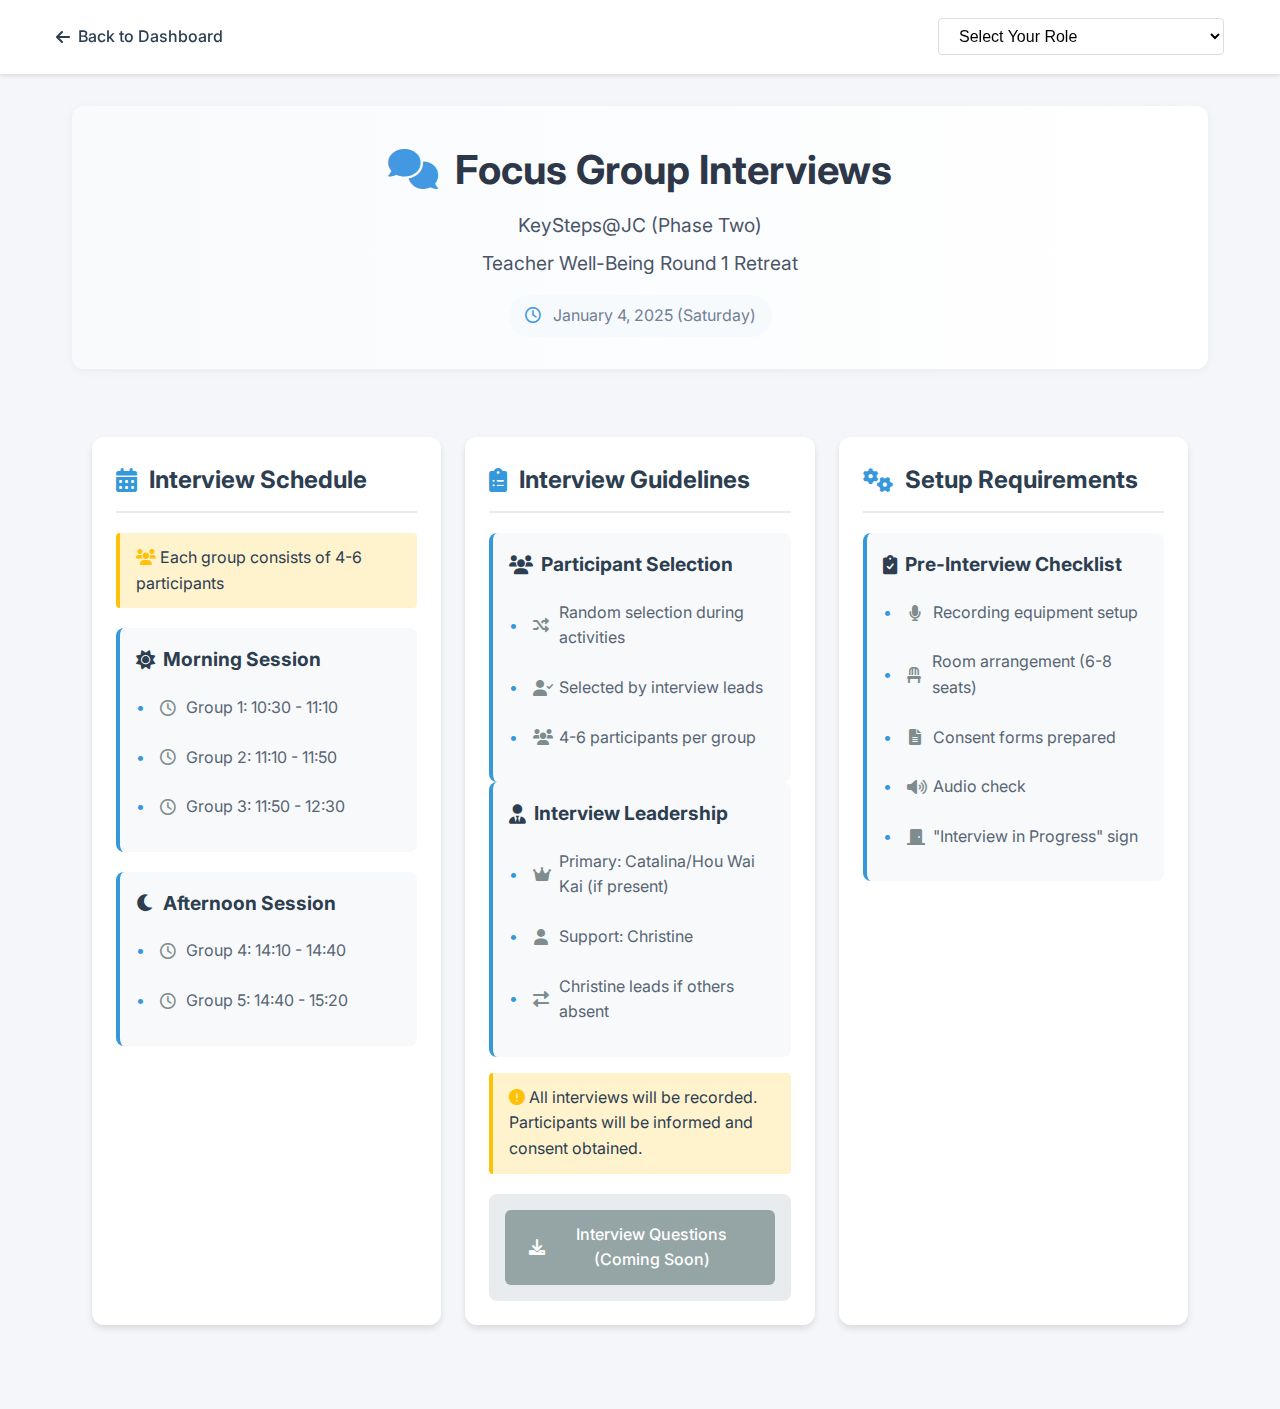
==== pages/interviews.html @ 6c75f2e2 "Initial commit: Add only web-related files" ====
<!DOCTYPE html>
<html lang="en">
<head>
    <meta charset="UTF-8">
    <meta name="viewport" content="width=device-width, initial-scale=1.0">
    <title>Focus Group Interviews - Teacher Well-Being Retreat</title>
    <link rel="stylesheet" href="../styles/styles.css">
    <link href="https://fonts.googleapis.com/css2?family=Inter:wght@300;400;500;600&display=swap" rel="stylesheet">
    <link href="https://cdnjs.cloudflare.com/ajax/libs/font-awesome/6.0.0/css/all.min.css" rel="stylesheet">
    <style>
        .interview-content {
            display: grid;
            grid-template-columns: repeat(auto-fit, minmax(300px, 1fr));
            gap: 24px;
            padding: 20px;
            max-width: 1400px;
            margin: 0 auto;
        }

        .info-card {
            background: white;
            border-radius: 12px;
            padding: 24px;
            box-shadow: 0 4px 6px rgba(0, 0, 0, 0.1);
            transition: transform 0.2s ease, box-shadow 0.2s ease;
        }

        .info-card:hover {
            transform: translateY(-2px);
            box-shadow: 0 6px 12px rgba(0, 0, 0, 0.15);
        }

        .info-card h2 {
            color: #2c3e50;
            font-size: 1.5rem;
            margin-bottom: 20px;
            padding-bottom: 12px;
            border-bottom: 2px solid #e9ecef;
            display: flex;
            align-items: center;
            gap: 12px;
        }

        .info-card h2 i {
            color: #3498db;
        }

        .schedule-grid {
            display: grid;
            gap: 20px;
        }

        .schedule-item {
            background: #f8f9fa;
            padding: 16px;
            border-radius: 8px;
            border-left: 4px solid #3498db;
        }

        .schedule-item h3 {
            color: #2c3e50;
            font-size: 1.2rem;
            margin-bottom: 12px;
            display: flex;
            align-items: center;
            gap: 8px;
        }

        .schedule-item ul {
            list-style: none;
            padding: 0;
            margin: 0 0 0 24px;
        }

        .schedule-item li {
            color: #576574;
            padding: 8px 0;
            display: flex;
            align-items: center;
            gap: 10px;
        }

        .schedule-item li i {
            color: #7f8c8d;
            width: 16px;
            text-align: center;
        }

        .important-note {
            background: #fff3cd;
            border-left: 4px solid #ffc107;
            padding: 12px 16px;
            margin: 16px 0;
            border-radius: 4px;
        }

        .important-note i {
            color: #ffc107;
        }

        .download-section {
            margin-top: 20px;
            padding: 16px;
            background: #e9ecef;
            border-radius: 8px;
            text-align: center;
        }

        .download-button {
            display: inline-flex;
            align-items: center;
            gap: 8px;
            background: #3498db;
            color: white;
            padding: 12px 24px;
            border-radius: 6px;
            text-decoration: none;
            font-weight: 500;
            transition: all 0.2s ease;
        }

        .download-button:hover {
            background: #2980b9;
            transform: translateY(-2px);
        }

        .download-button.disabled {
            background: #95a5a6;
            cursor: not-allowed;
        }

        @media (max-width: 768px) {
            .interview-content {
                grid-template-columns: 1fr;
                padding: 16px;
            }
        }
    </style>
</head>
<body>
    <header>
        <nav class="nav-wrapper">
            <a href="../index.html" class="back-button">
                <i class="fas fa-arrow-left"></i> Back to Dashboard
            </a>
            <div class="person-selector">
                <select id="roleSelect">
                    <option value="">Select Your Role</option>
                </select>
            </div>
        </nav>
    </header>

    <main class="content-wrapper">
        <section class="page-header">
            <h1><i class="fas fa-comments"></i> Focus Group Interviews</h1>
            <p class="subtitle">KeySteps@JC (Phase Two)</p>
            <p class="subtitle">Teacher Well-Being Round 1 Retreat</p>
            <div class="date-info"><i class="far fa-clock"></i> January 4, 2025 (Saturday)</div>
        </section>

        <section class="interview-content">
            <div class="info-card">
                <h2><i class="fas fa-calendar-alt"></i> Interview Schedule</h2>
                <div class="important-note" style="margin-bottom: 20px;">
                    <i class="fas fa-users"></i> Each group consists of 4-6 participants
                </div>
                <div class="schedule-grid">
                    <div class="schedule-item">
                        <h3><i class="fas fa-sun"></i> Morning Session</h3>
                        <ul>
                            <li><i class="far fa-clock"></i> Group 1: 10:30 - 11:10</li>
                            <li><i class="far fa-clock"></i> Group 2: 11:10 - 11:50</li>
                            <li><i class="far fa-clock"></i> Group 3: 11:50 - 12:30</li>
                        </ul>
                    </div>
                    <div class="schedule-item">
                        <h3><i class="fas fa-moon"></i> Afternoon Session</h3>
                        <ul>
                            <li><i class="far fa-clock"></i> Group 4: 14:10 - 14:40</li>
                            <li><i class="far fa-clock"></i> Group 5: 14:40 - 15:20</li>
                        </ul>
                    </div>
                </div>
            </div>

            <div class="info-card">
                <h2><i class="fas fa-clipboard-list"></i> Interview Guidelines</h2>
                <div class="guidelines-content">
                    <div class="schedule-item">
                        <h3><i class="fas fa-users"></i> Participant Selection</h3>
                        <ul>
                            <li><i class="fas fa-random"></i> Random selection during activities</li>
                            <li><i class="fas fa-user-check"></i> Selected by interview leads</li>
                            <li><i class="fas fa-users"></i> 4-6 participants per group</li>
                        </ul>
                    </div>
                    <div class="schedule-item">
                        <h3><i class="fas fa-user-tie"></i> Interview Leadership</h3>
                        <ul>
                            <li><i class="fas fa-crown"></i> Primary: Catalina/Hou Wai Kai (if present)</li>
                            <li><i class="fas fa-user"></i> Support: Christine</li>
                            <li><i class="fas fa-exchange-alt"></i> Christine leads if others absent</li>
                        </ul>
                    </div>
                    <div class="important-note">
                        <i class="fas fa-exclamation-circle"></i> All interviews will be recorded. Participants will be informed and consent obtained.
                    </div>
                </div>
                <div class="download-section">
                    <a href="#" class="download-button disabled">
                        <i class="fas fa-download"></i> Interview Questions (Coming Soon)
                    </a>
                </div>
            </div>

            <div class="info-card">
                <h2><i class="fas fa-cogs"></i> Setup Requirements</h2>
                <div class="schedule-item">
                    <h3><i class="fas fa-clipboard-check"></i> Pre-Interview Checklist</h3>
                    <ul>
                        <li><i class="fas fa-microphone"></i> Recording equipment setup</li>
                        <li><i class="fas fa-chair"></i> Room arrangement (6-8 seats)</li>
                        <li><i class="fas fa-file-alt"></i> Consent forms prepared</li>
                        <li><i class="fas fa-volume-up"></i> Audio check</li>
                        <li><i class="fas fa-door-closed"></i> "Interview in Progress" sign</li>
                    </ul>
                </div>
            </div>
        </section>
    </main>

    <script>
        document.addEventListener('DOMContentLoaded', async function() {
            const roleSelect = document.getElementById('roleSelect');
            
            try {
                const response = await fetch('../data/roles.json');
                const data = await response.json();
                
                roleSelect.innerHTML = '<option value="">Select Your Role</option>';
                
                data.roles.forEach(role => {
                    const option = document.createElement('option');
                    option.value = role.id;
                    option.textContent = `${role.name}${role.title ? ` (${role.title})` : ''}`;
                    roleSelect.appendChild(option);
                });
                
                const savedRole = localStorage.getItem('selectedRole');
                if (savedRole) {
                    roleSelect.value = savedRole;
                }
            } catch (error) {
                console.error('Error loading roles:', error);
            }

            roleSelect.addEventListener('change', function() {
                const selectedRole = this.value;
                localStorage.setItem('selectedRole', selectedRole);
            });
        });
    </script>
</body>
</html>
---- styles/styles.css ----
:root {
    --primary-color: #2c3e50;
    --secondary-color: #3498db;
    --background-color: #f5f6fa;
    --card-hover-color: #e8f4f8;
    --text-color: #2c3e50;
    --card-shadow: 0 4px 6px rgba(0, 0, 0, 0.1);
}

* {
    margin: 0;
    padding: 0;
    box-sizing: border-box;
}

body {
    font-family: 'Inter', sans-serif;
    background-color: var(--background-color);
    color: var(--text-color);
    line-height: 1.6;
}

header {
    background-color: white;
    padding: 1rem;
    box-shadow: 0 2px 4px rgba(0, 0, 0, 0.1);
    position: sticky;
    top: 0;
    z-index: 100;
}

nav {
    max-width: 1200px;
    margin: 0 auto;
    display: flex;
    justify-content: flex-end;
}

.person-selector select {
    padding: 0.5rem 1rem;
    border: 1px solid #ddd;
    border-radius: 4px;
    font-size: 1rem;
    cursor: pointer;
    background-color: white;
}

.hero {
    text-align: center;
    padding: 3rem 1rem;
}

h1 {
    font-size: 2.5rem;
    color: var(--primary-color);
    margin-bottom: 0.5rem;
}

.subtitle {
    font-size: 1.2rem;
    color: #666;
}

.dashboard-grid {
    max-width: 1200px;
    margin: 0 auto;
    padding: 2rem;
    display: grid;
    grid-template-columns: repeat(auto-fit, minmax(300px, 1fr));
    gap: 2rem;
}

.card {
    background: white;
    padding: 2rem;
    border-radius: 10px;
    box-shadow: var(--card-shadow);
    cursor: pointer;
    transition: transform 0.2s, box-shadow 0.2s;
    text-align: center;
}

.card:hover {
    transform: translateY(-5px);
    box-shadow: 0 6px 12px rgba(0, 0, 0, 0.15);
    background-color: var(--card-hover-color);
}

.card i {
    font-size: 2rem;
    color: var(--secondary-color);
    margin-bottom: 1rem;
}

.card h2 {
    margin-bottom: 0.5rem;
    color: var(--primary-color);
}

.card p {
    color: #666;
    font-size: 0.9rem;
}

footer {
    text-align: center;
    padding: 2rem;
    color: #666;
    font-size: 0.9rem;
}

/* Overview Page Styles */
.content-wrapper {
    max-width: 1200px;
    margin: 0 auto;
    padding: 2rem;
}

.page-header {
    text-align: center;
    margin-bottom: 3rem;
    padding: 2rem 0;
    background: linear-gradient(to right, #f8fafc, #ffffff);
    border-radius: 12px;
    box-shadow: 0 2px 10px rgba(0,0,0,0.05);
}

.page-header h1 {
    font-size: 2.5rem;
    color: #2d3748;
    margin-bottom: 0.5rem;
}

.page-header h1 i {
    margin-right: 0.5rem;
    color: #4299e1;
}

.page-header .subtitle {
    color: #4a5568;
    font-size: 1.2rem;
    margin-bottom: 0.5rem;
}

.page-header .date-info {
    color: #718096;
    font-size: 1rem;
    padding: 0.5rem 1rem;
    background: #f7fafc;
    border-radius: 20px;
    display: inline-block;
    margin-top: 0.5rem;
}

.page-header .date-info i {
    margin-right: 0.5rem;
    color: #4299e1;
}

.nav-wrapper {
    max-width: 1200px;
    margin: 0 auto;
    padding: 0 1rem;
    display: flex;
    justify-content: space-between;
    align-items: center;
}

.back-button {
    color: var(--primary-color);
    text-decoration: none;
    display: flex;
    align-items: center;
    gap: 0.5rem;
    font-weight: 500;
    padding: 0.5rem 0;
}

.back-button:hover {
    color: var(--secondary-color);
}

.person-selector {
    flex-shrink: 0;
}

.person-selector select {
    padding: 0.5rem 1rem;
    border: 1px solid #ddd;
    border-radius: 4px;
    font-size: 1rem;
    cursor: pointer;
    background-color: white;
    min-width: 200px;
}

.info-card {
    background: white;
    padding: 2rem;
    border-radius: 10px;
    box-shadow: var(--card-shadow);
    margin-bottom: 2rem;
}

.info-card h2 {
    display: flex;
    align-items: center;
    gap: 0.5rem;
    color: var(--primary-color);
    margin-bottom: 1.5rem;
}

.info-card ul {
    list-style-type: none;
    padding-left: 1.5rem;
}

.info-card li {
    margin-bottom: 0.5rem;
    position: relative;
}

.info-card li::before {
    content: "•";
    color: var(--secondary-color);
    position: absolute;
    left: -1.5rem;
}

.team-grid {
    display: grid;
    grid-template-columns: repeat(auto-fit, minmax(250px, 1fr));
    gap: 2rem;
}

.team-member h3 {
    color: var(--primary-color);
    margin-bottom: 1rem;
    font-size: 1.1rem;
}

.quick-links {
    display: grid;
    grid-template-columns: repeat(auto-fit, minmax(200px, 1fr));
    gap: 1rem;
}

.link-button {
    display: flex;
    align-items: center;
    gap: 0.5rem;
    padding: 1rem;
    background-color: var(--background-color);
    color: var(--primary-color);
    text-decoration: none;
    border-radius: 5px;
    transition: background-color 0.2s;
}

.link-button:hover {
    background-color: var(--card-hover-color);
}

/* Program Details Styles */
.program-details {
    background-color: #f8f9fa;
    border-left: 4px solid var(--secondary-color);
}

.details-grid {
    display: grid;
    grid-template-columns: repeat(auto-fit, minmax(250px, 1fr));
    gap: 1.5rem;
    margin-bottom: 2rem;
}

.detail-item {
    display: flex;
    flex-direction: column;
    gap: 0.5rem;
}

.detail-item strong {
    color: var(--primary-color);
    font-size: 0.9rem;
    text-transform: uppercase;
    letter-spacing: 0.5px;
}

.detail-item span {
    color: #555;
    line-height: 1.4;
}

.detail-item.location {
    grid-column: 1 / -1;
}

.registration-button {
    text-align: center;
    margin-top: 2rem;
}

.link-button.registration {
    background-color: var(--secondary-color);
    color: white;
    padding: 1rem 2rem;
    font-weight: 500;
    display: inline-flex;
    transition: transform 0.2s, box-shadow 0.2s;
}

.link-button.registration:hover {
    background-color: #2980b9;
    transform: translateY(-2px);
    box-shadow: 0 4px 8px rgba(0, 0, 0, 0.1);
}

/* Timeline Task Styles */
.timeline-sections {
    display: flex;
    flex-direction: column;
    gap: 20px;
    padding: 20px;
}

.timeline-section {
    background: white;
    border-radius: 8px;
    padding: 20px;
    box-shadow: 0 2px 4px rgba(0,0,0,0.1);
}

.timeline-section h2 {
    color: #2d3748;
    font-size: 1.25rem;
    margin-bottom: 20px;
    display: flex;
    align-items: center;
    gap: 10px;
}

.timeline-section h2 i {
    color: #4299e1;
}

.task-item {
    display: flex;
    align-items: center;
    gap: 10px;
    padding: 12px;
    border-radius: 6px;
    transition: background 0.2s;
    border: 1px solid #e2e8f0;
    margin-bottom: 8px;
}

.task-item:hover {
    background: #f7fafc;
}

.task-item input[type="checkbox"] {
    width: 18px;
    height: 18px;
    border: 2px solid #e2e8f0;
    border-radius: 4px;
    cursor: pointer;
}

.task-item input[type="checkbox"]:checked + label {
    text-decoration: line-through;
    color: #a0aec0;
}

.task-item label {
    cursor: pointer;
    font-size: 14px;
    color: #2d3748;
    transition: all 0.2s;
    display: flex;
    justify-content: space-between;
    align-items: center;
    width: 100%;
}

.task-time {
    color: #718096;
    font-size: 12px;
    background: #f7fafc;
    padding: 4px 8px;
    border-radius: 4px;
    white-space: nowrap;
}

.task-item:hover .task-time {
    background: #edf2f7;
}

/* Schedule Page Styles */
.timeline {
    max-width: 900px;
    margin: 0 auto;
    padding: 2rem;
}

.timeline-item {
    display: flex;
    margin-bottom: 2rem;
    position: relative;
}

.timeline-item::before {
    content: '';
    position: absolute;
    left: 100px;
    top: 0;
    bottom: -2rem;
    width: 2px;
    background-color: #e1e8ed;
    z-index: 1;
}

.timeline-item:last-child::before {
    display: none;
}

.time-block {
    flex: 0 0 100px;
    text-align: right;
    padding-right: 2rem;
    position: relative;
}

.time {
    font-weight: 600;
    color: var(--primary-color);
}

.duration {
    font-size: 0.8rem;
    color: #666;
    margin-top: 0.25rem;
}

.event-details {
    flex: 1;
    background: white;
    padding: 1.5rem;
    border-radius: 8px;
    box-shadow: var(--card-shadow);
    margin-left: 2rem;
    position: relative;
}

.event-details::before {
    content: '';
    position: absolute;
    left: -1.5rem;
    top: 1.5rem;
    width: 1rem;
    height: 1rem;
    background-color: var(--secondary-color);
    border-radius: 50%;
    z-index: 2;
}

.event-details h3 {
    color: var(--primary-color);
    margin-bottom: 0.5rem;
}

.event-details p {
    color: #666;
    margin-bottom: 1rem;
}

.staff-notes {
    background-color: #f8f9fa;
    padding: 1rem;
    border-radius: 4px;
    margin-top: 1rem;
    display: none;
}

.staff-notes strong {
    color: var(--primary-color);
    display: block;
    margin-bottom: 0.5rem;
}

.staff-notes ul {
    list-style-type: none;
    padding: 0;
    margin: 0;
}

.staff-notes li {
    margin-bottom: 0.25rem;
    padding-left: 1.5rem;
    position: relative;
}

.staff-notes li::before {
    content: "•";
    color: var(--secondary-color);
    position: absolute;
    left: 0.5rem;
}

.timeline-item.break .event-details::before {
    background-color: #f39c12;
}

.timeline-item.pre-event .event-details::before {
    background-color: #27ae60;
}

/* Sub-activities Styles */
.sub-activities {
    margin-top: 1rem;
    border-left: 2px solid #e1e8ed;
    padding-left: 1rem;
}

.sub-activity {
    display: flex;
    align-items: baseline;
    margin-bottom: 0.5rem;
    font-size: 0.9rem;
}

.sub-activity .duration {
    flex: 0 0 60px;
    color: #666;
    font-weight: 500;
}

.sub-activity .activity {
    color: #2c3e50;
}

.focus-group {
    display: inline-block;
    background-color: #e1f5fe;
    color: #0288d1;
    padding: 0.25rem 0.75rem;
    border-radius: 4px;
    font-size: 0.85rem;
    font-weight: 500;
    margin: 0.5rem 0;
}

/* Schedule Table Styles */
.schedule-table {
    margin: 2rem auto;
    max-width: 1200px;
    overflow-x: auto;
    background: white;
    border-radius: 12px;
    box-shadow: 0 4px 20px rgba(0,0,0,0.08);
    padding: 1rem;
}

.schedule-table table {
    width: 100%;
    border-collapse: separate;
    border-spacing: 0;
    background: white;
}

.schedule-table th,
.schedule-table td {
    padding: 1.2rem;
    text-align: left;
    border-bottom: 1px solid #edf2f7;
    transition: background-color 0.2s ease;
}

.schedule-table th {
    background: #f8fafc;
    font-weight: 600;
    color: #2d3748;
    text-transform: uppercase;
    font-size: 0.85rem;
    letter-spacing: 0.05em;
    border-bottom: 2px solid #e2e8f0;
}

.schedule-table th i {
    margin-right: 0.5rem;
    color: #4299e1;
}

.schedule-table tr {
    transition: all 0.2s ease;
}

.schedule-table tr:hover {
    background: #f7fafc;
    transform: translateX(4px);
}

.schedule-table td:first-child {
    font-family: 'Inter', monospace;
    font-size: 0.95rem;
    color: #2d3748;
    font-weight: 500;
    white-space: nowrap;
}

.schedule-table td:first-child span {
    color: #718096;
    font-size: 0.85rem;
}

.schedule-table .activity-header {
    font-weight: 600;
    color: #2c5282;
    margin-bottom: 0.5rem;
    font-size: 1.05rem;
}

.schedule-table .activity-header i {
    margin-right: 0.5rem;
    color: #4299e1;
}

.schedule-table .activity-item {
    margin: 0.5rem 0;
    padding-left: 1.2rem;
    color: #4a5568;
    position: relative;
}

.schedule-table .activity-item::before {
    content: "•";
    position: absolute;
    left: 0;
    color: #718096;
}

.schedule-table td:last-child {
    color: #3182ce;
    font-weight: 500;
    text-align: center;
}

.schedule-table td i {
    margin-right: 0.5rem;
    color: #4299e1;
    opacity: 0.8;
}

.schedule-table tr:hover td i {
    opacity: 1;
    transform: scale(1.1);
}

.schedule-note {
    margin-top: 1.2rem;
    color: #718096;
    font-style: italic;
    padding: 0.8rem;
    background: #f7fafc;
    border-radius: 6px;
    border-left: 4px solid #4299e1;
}

.schedule-note i {
    margin-right: 0.5rem;
    color: #4299e1;
}

/* Lunch break special styling */
.lunch-break td {
    background: #f0f9ff !important;
}

.lunch-break i {
    color: #3182ce !important;
}

/* Lunch note styling */
.lunch-note td {
    padding: 0.5rem 1.2rem !important;
    font-size: 0.9rem;
    color: #718096;
    font-style: italic;
    background: #f7fafc !important;
    border-top: none !important;
}

.lunch-note i {
    margin-right: 0.5rem;
    color: #4299e1;
}

.lunch-note:hover {
    background: #f7fafc !important;
    transform: none !important;
}

/* Responsive adjustments */
@media (max-width: 768px) {
    .dashboard-grid {
        grid-template-columns: 1fr;
        padding: 1rem;
    }

    .hero {
        padding: 2rem 1rem;
    }

    h1 {
        font-size: 2rem;
    }

    .content-wrapper {
        padding: 1rem;
    }

    .team-grid {
        grid-template-columns: 1fr;
    }

    .quick-links {
        grid-template-columns: 1fr;
    }

    .details-grid {
        grid-template-columns: 1fr;
        gap: 1rem;
    }

    .timeline {
        padding: 1rem;
    }

    .timeline-item {
        flex-direction: column;
    }

    .timeline-item::before {
        left: 1rem;
    }

    .time-block {
        flex: none;
        text-align: left;
        padding-right: 0;
        padding-left: 3rem;
        margin-bottom: 0.5rem;
    }

    .event-details {
        margin-left: 3rem;
    }

    .event-details::before {
        left: -2.5rem;
    }

    .schedule-table {
        margin: 1rem;
        padding: 0.5rem;
    }
    
    .schedule-table th,
    .schedule-table td {
        padding: 0.8rem;
        font-size: 0.85rem;
    }

    .schedule-table .activity-header {
        font-size: 0.95rem;
    }

    .page-header h1 {
        font-size: 2rem;
    }

    .page-header .subtitle {
        font-size: 1rem;
    }

    .schedule-table tr:hover {
        transform: none;
    }
}


/* Save feedback animation */
@keyframes saveFeedback {
    0% { transform: scale(1); }
    50% { transform: scale(1.1); }
    100% { transform: scale(1); }
}

.save-success {
    animation: saveFeedback 0.3s ease;
}

/* Notification System */
.notification {
    position: fixed;
    bottom: 20px;
    right: 20px;
    padding: 1rem 1.5rem;
    border-radius: 8px;
    background: white;
    box-shadow: 0 4px 6px rgba(0, 0, 0, 0.1);
    display: flex;
    align-items: center;
    gap: 0.75rem;
    transform: translateY(100%);
    opacity: 0;
    transition: all 0.3s ease;
    z-index: 1000;
    max-width: 400px;
    word-break: break-word;
}

.notification.show {
    transform: translateY(0);
    opacity: 1;
}

.notification.success {
    background: #f0fff4;
    border-left: 4px solid #48bb78;
    color: #2f855a;
}

.notification.error {
    background: #fff5f5;
    border-left: 4px solid #f56565;
    color: #c53030;
}

.notification i {
    font-size: 1.25rem;
}

.notification.success i {
    color: #48bb78;
}

.notification.error i {
    color: #f56565;
}

/* Phosphor Icons */
.ph {
    font-size: 1.2em;
    vertical-align: middle;
}

/* Button styles */
.btn {
    padding: 8px 16px;
    border: none;
    border-radius: 4px;
    cursor: pointer;
    font-size: 14px;
    transition: all 0.2s;
}

.btn-primary {
    background: #4299e1;
    color: white;
}

.btn-primary:hover {
    background: #3182ce;
}

.btn-secondary {
    background: #e2e8f0;
    color: #2d3748;
}

.btn-secondary:hover {
    background: #cbd5e0;
}

/* Tasks Page Styles */
.tasks-container {
    max-width: 800px;
    margin: 0 auto;
    padding: 20px;
}

.role-selector {
    margin-bottom: 30px;
    text-align: center;
}

.role-selector h2 {
    margin-bottom: 20px;
    color: #2d3748;
}

.role-buttons {
    display: flex;
    flex-wrap: wrap;
    gap: 10px;
    justify-content: center;
}

.role-btn {
    padding: 10px 20px;
    border: 2px solid #e2e8f0;
    border-radius: 8px;
    background: white;
    color: #2d3748;
    cursor: pointer;
    transition: all 0.2s;
    font-size: 14px;
}

.role-btn:hover {
    border-color: #4299e1;
    background: #ebf8ff;
}

.role-btn.active {
    background: #4299e1;
    color: white;
    border-color: #4299e1;
}

.role-tasks {
    background: white;
    border-radius: 8px;
    padding: 20px;
    margin-top: 20px;
    box-shadow: 0 2px 4px rgba(0,0,0,0.1);
}

.role-tasks h3 {
    color: #2d3748;
    margin-bottom: 20px;
    padding-bottom: 10px;
    border-bottom: 2px solid #e2e8f0;
}

.task-list {
    display: flex;
    flex-direction: column;
    gap: 12px;
}

.task-item {
    display: flex;
    align-items: center;
    gap: 10px;
    padding: 10px;
    border-radius: 6px;
    transition: background 0.2s;
}

.task-item:hover {
    background: #f7fafc;
}

.task-item input[type="checkbox"] {
    width: 18px;
    height: 18px;
    border: 2px solid #e2e8f0;
    border-radius: 4px;
    cursor: pointer;
}

.task-item input[type="checkbox"]:checked + label {
    text-decoration: line-through;
    color: #a0aec0;
}

.task-item label {
    cursor: pointer;
    font-size: 14px;
    color: #2d3748;
    transition: all 0.2s;
}

/* Task Category Styles */
.task-category {
    margin-bottom: 24px;
    background: #f8fafc;
    border-radius: 8px;
    padding: 16px;
}

.task-category-header {
    color: #2d3748;
    font-size: 1rem;
    font-weight: 600;
    margin-bottom: 12px;
    padding-bottom: 8px;
    border-bottom: 2px solid #e2e8f0;
    display: flex;
    align-items: center;
    gap: 8px;
}

.task-category-header i {
    color: #4299e1;
}

.task-time-group {
    margin-bottom: 16px;
    padding-left: 12px;
    border-left: 3px solid #e2e8f0;
}

.task-time-header {
    color: #4a5568;
    font-size: 0.875rem;
    font-weight: 500;
    margin-bottom: 8px;
}

.task-item {
    margin-left: 8px;
}

.task-category:last-child {
    margin-bottom: 0;
}

.task-time-group:last-child {
    margin-bottom: 0;
}

/* Update existing task styles */
.task-item label {
    font-size: 0.875rem;
    line-height: 1.4;
}

.task-time {
    font-size: 0.75rem;
    padding: 2px 6px;
    background: #edf2f7;
    border-radius: 4px;
    color: #4a5568;
}

/* Timeline section updates */
.timeline-section {
    margin-bottom: 32px;
}

.timeline-section:last-child {
    margin-bottom: 0;
}

/* Task Tag Styles */
.task-tag {
    display: inline-block;
    background-color: #e9ecef;
    padding: 2px 8px;
    border-radius: 12px;
    font-size: 0.85em;
    color: #495057;
    margin-left: 8px;
}

.transport-table {
    width: 100%;
    border-collapse: collapse;
    margin: 1rem 0;
}

.transport-table th,
.transport-table td {
    padding: 8px;
    border: 1px solid #dee2e6;
    text-align: left;
}

.transport-table th {
    background-color: #f8f9fa;
}

.transport-check {
    color: #28a745;
}

/* Reporting Page Styles */
.reporting-content {
    display: grid;
    grid-template-columns: repeat(auto-fit, minmax(300px, 1fr));
    gap: 24px;
    padding: 20px;
    max-width: 1400px;
    margin: 0 auto;
}

.info-card {
    background: white;
    border-radius: 12px;
    padding: 24px;
    box-shadow: 0 4px 6px rgba(0, 0, 0, 0.1);
    transition: transform 0.2s ease, box-shadow 0.2s ease;
}

.info-card h2 {
    color: #2c3e50;
    font-size: 1.5rem;
    margin-bottom: 20px;
    padding-bottom: 12px;
    border-bottom: 2px solid #e9ecef;
    display: flex;
    align-items: center;
    gap: 12px;
}

.info-card h2 i {
    color: #3498db;
}

.export-section {
    display: grid;
    gap: 20px;
}

.export-card {
    background: #f8f9fa;
    padding: 20px;
    border-radius: 8px;
    border-left: 4px solid #3498db;
}

.export-card h3 {
    color: #2c3e50;
    font-size: 1.2rem;
    margin-bottom: 16px;
    display: flex;
    align-items: center;
    gap: 8px;
}

.export-card p {
    color: #576574;
    margin-bottom: 16px;
    line-height: 1.5;
}

.export-controls {
    display: flex;
    gap: 12px;
    flex-wrap: wrap;
}

.export-button {
    display: inline-flex;
    align-items: center;
    gap: 8px;
    background: #3498db;
    color: white;
    padding: 12px 24px;
    border: none;
    border-radius: 6px;
    cursor: pointer;
    font-size: 0.9rem;
    transition: all 0.2s ease;
}

.export-button:hover {
    background: #2980b9;
    transform: translateY(-1px);
}

.export-button.csv {
    background: #27ae60;
}

.export-button.csv:hover {
    background: #219a52;
}

.export-button.excel {
    background: #2ecc71;
}

.export-button.excel:hover {
    background: #27ae60;
}

.export-button.xlsx {
    background: #27ae60;
}

.export-button.attendance {
    background: #8e44ad;
}

.export-button.disabled {
    background: #95a5a6;
    cursor: not-allowed;
}

.export-button.disabled:hover {
    transform: none;
}

.export-grid {
    display: grid;
    grid-template-columns: repeat(2, 1fr);
    gap: 24px;
    padding: 20px;
}

@media (max-width: 768px) {
    .reporting-content {
        grid-template-columns: 1fr;
        padding: 16px;
    }

    .export-controls {
        flex-direction: column;
    }

    .export-button {
        width: 100%;
    }

    .export-grid {
        grid-template-columns: 1fr;
    }
}
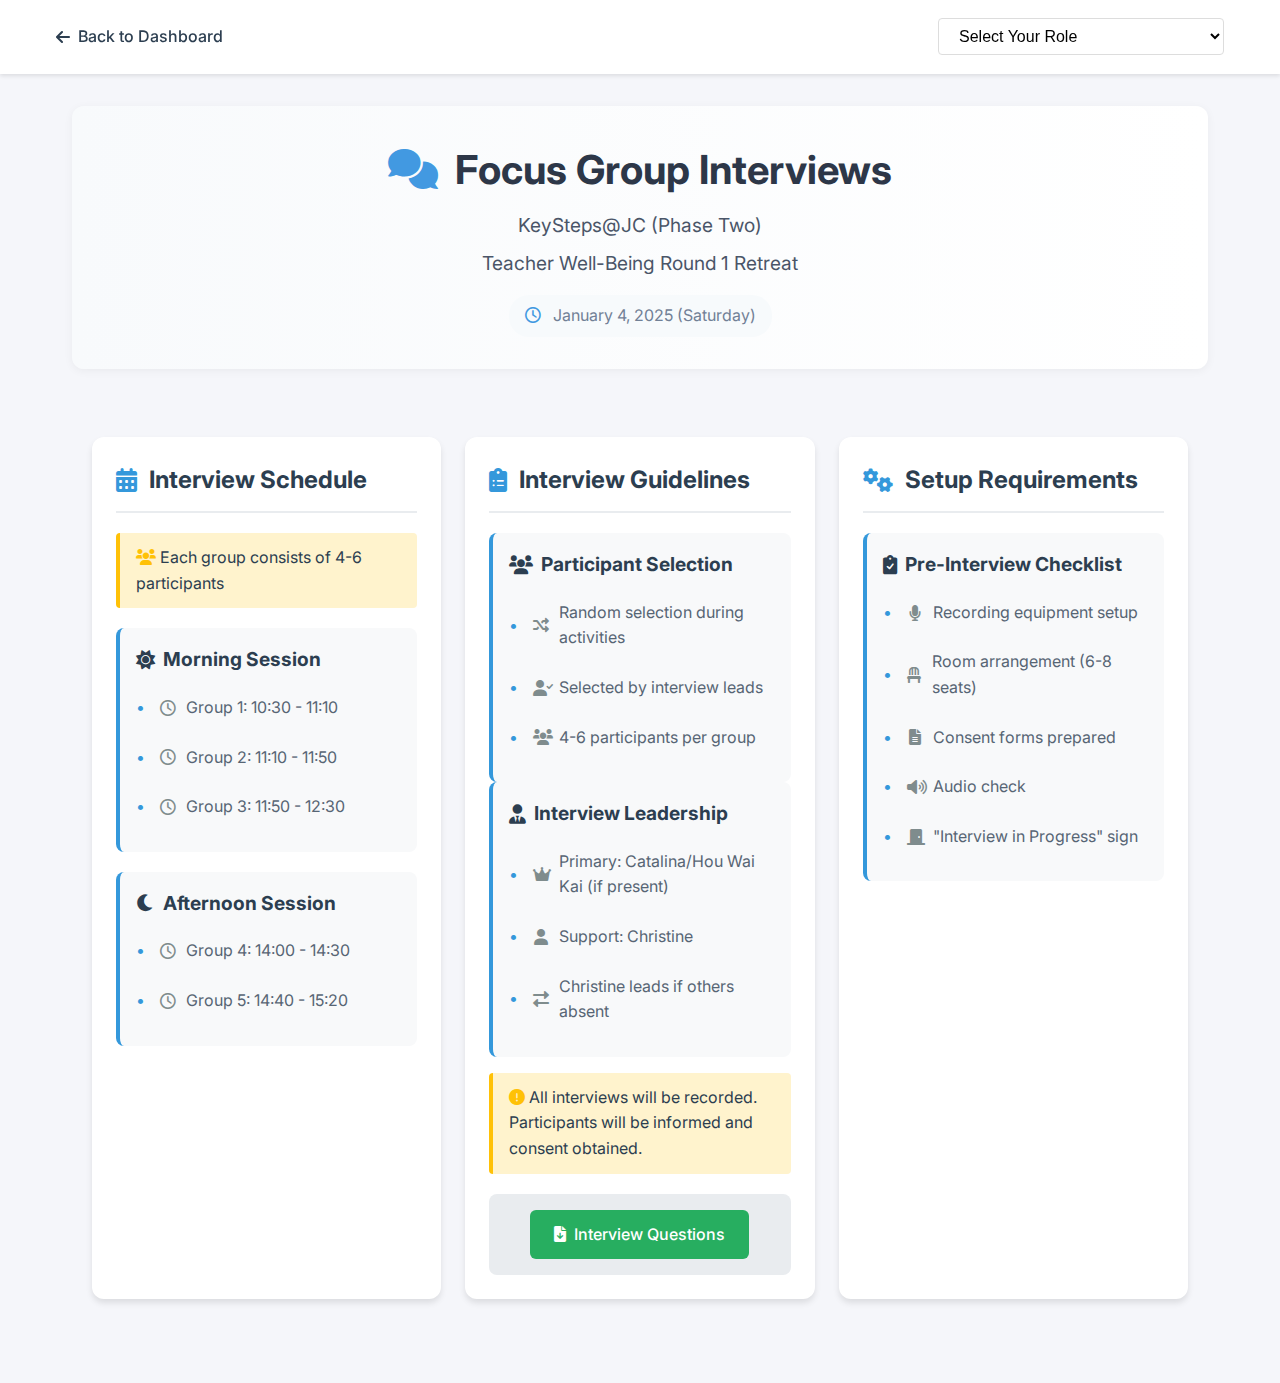
==== commit 806d446e: "Update schedule and interview pages formatting, fix resources page role selector, and add colored ic" ====
--- a/pages/interviews.html
+++ b/pages/interviews.html
@@ -177,7 +177,7 @@
                     <div class="schedule-item">
                         <h3><i class="fas fa-moon"></i> Afternoon Session</h3>
                         <ul>
-                            <li><i class="far fa-clock"></i> Group 4: 14:10 - 14:40</li>
+                            <li><i class="far fa-clock"></i> Group 4: 14:00 - 14:30</li>
                             <li><i class="far fa-clock"></i> Group 5: 14:40 - 15:20</li>
                         </ul>
                     </div>
@@ -208,8 +208,8 @@
                     </div>
                 </div>
                 <div class="download-section">
-                    <a href="#" class="download-button disabled">
-                        <i class="fas fa-download"></i> Interview Questions (Coming Soon)
+                    <a href="https://uedhk.sharepoint.com/:w:/s/o365grp_KeyStepsJC/Ef9bs1qF0gxIqIDXUvlq9J4BEe7g3hGheA-MQAAxgqpyTA?e=eXOHgj" class="download-button" style="background: #27ae60;">
+                        <i class="fas fa-file-download"></i> Interview Questions
                     </a>
                 </div>
             </div>
@@ -262,4 +262,4 @@
         });
     </script>
 </body>
-</html> +</html>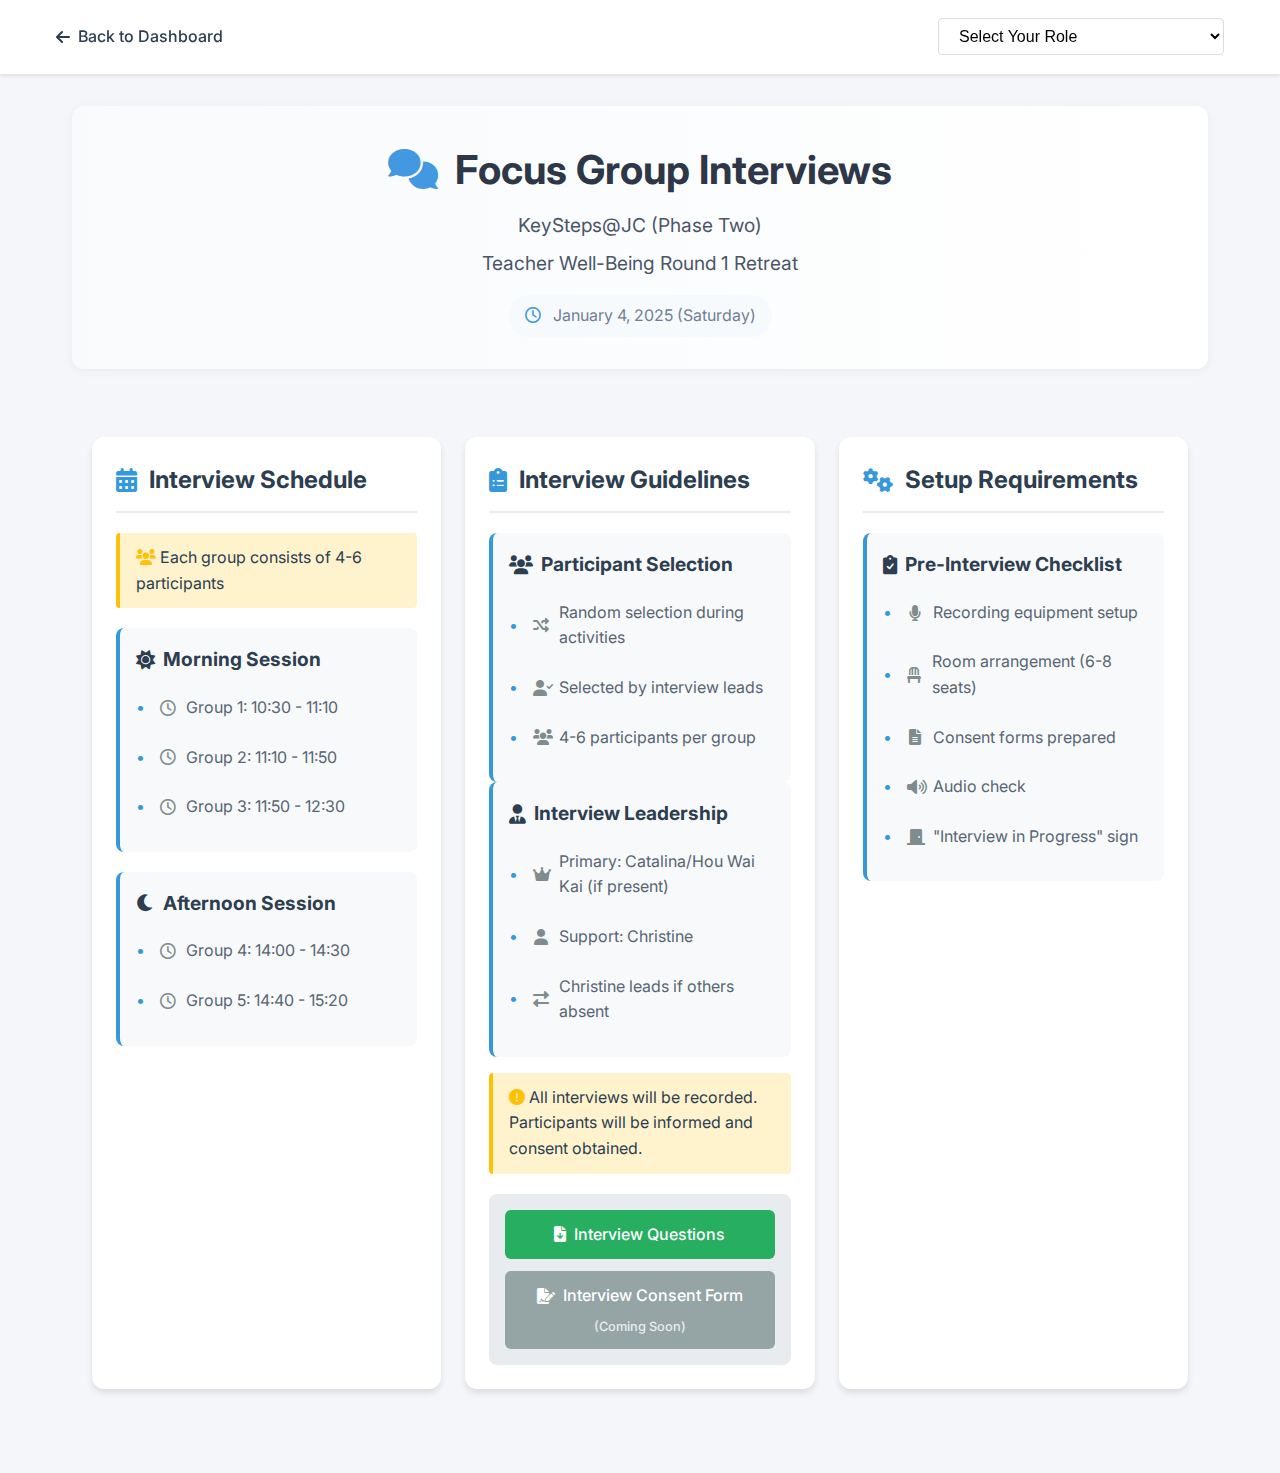
==== commit e5f49cae: "Added placeholder button for consent form" ====
--- a/pages/interviews.html
+++ b/pages/interviews.html
@@ -103,30 +103,62 @@
             padding: 16px;
             background: #e9ecef;
             border-radius: 8px;
-            text-align: center;
+            display: flex;
+            gap: 12px;
+            justify-content: center;
+            flex-wrap: wrap;
         }
 
         .download-button {
             display: inline-flex;
             align-items: center;
             gap: 8px;
-            background: #3498db;
-            color: white;
             padding: 12px 24px;
             border-radius: 6px;
             text-decoration: none;
             font-weight: 500;
             transition: all 0.2s ease;
+            width: 280px;
+            justify-content: center;
+        }
+
+        .download-button .label {
+            display: flex;
+            align-items: center;
+            gap: 8px;
+            text-align: center;
+            flex-wrap: wrap;
+            justify-content: center;
+        }
+
+        .download-button .coming-soon {
+            font-size: 0.8em;
+            opacity: 0.8;
+            width: 100%;
+            text-align: center;
+        }
+
+        .download-button.primary {
+            background: #27ae60;
+            color: white;
+        }
+
+        .download-button.secondary {
+            background: #95a5a6;
+            color: white;
+            cursor: not-allowed;
         }
 
         .download-button:hover {
-            background: #2980b9;
             transform: translateY(-2px);
         }
 
-        .download-button.disabled {
-            background: #95a5a6;
-            cursor: not-allowed;
+        .download-button.primary:hover {
+            background: #219a52;
+        }
+
+        .download-button.secondary:hover {
+            background: #7f8c8d;
         }
 
         @media (max-width: 768px) {
@@ -208,8 +240,18 @@
                     </div>
                 </div>
                 <div class="download-section">
-                    <a href="https://uedhk.sharepoint.com/:w:/s/o365grp_KeyStepsJC/Ef9bs1qF0gxIqIDXUvlq9J4BEe7g3hGheA-MQAAxgqpyTA?e=eXOHgj" class="download-button" style="background: #27ae60;">
-                        <i class="fas fa-file-download"></i> Interview Questions
+                    <a href="https://uedhk.sharepoint.com/:w:/s/o365grp_KeyStepsJC/Ef9bs1qF0gxIqIDXUvlq9J4BEe7g3hGheA-MQAAxgqpyTA?e=eXOHgj" class="download-button primary">
+                        <span class="label">
+                            <i class="fas fa-file-download"></i>
+                            Interview Questions
+                        </span>
+                    </a>
+                    <a href="#" class="download-button secondary" onclick="return false;">
+                        <span class="label">
+                            <i class="fas fa-file-signature"></i>
+                            Interview Consent Form
+                            <span class="coming-soon">(Coming Soon)</span>
+                        </span>
                     </a>
                 </div>
             </div>
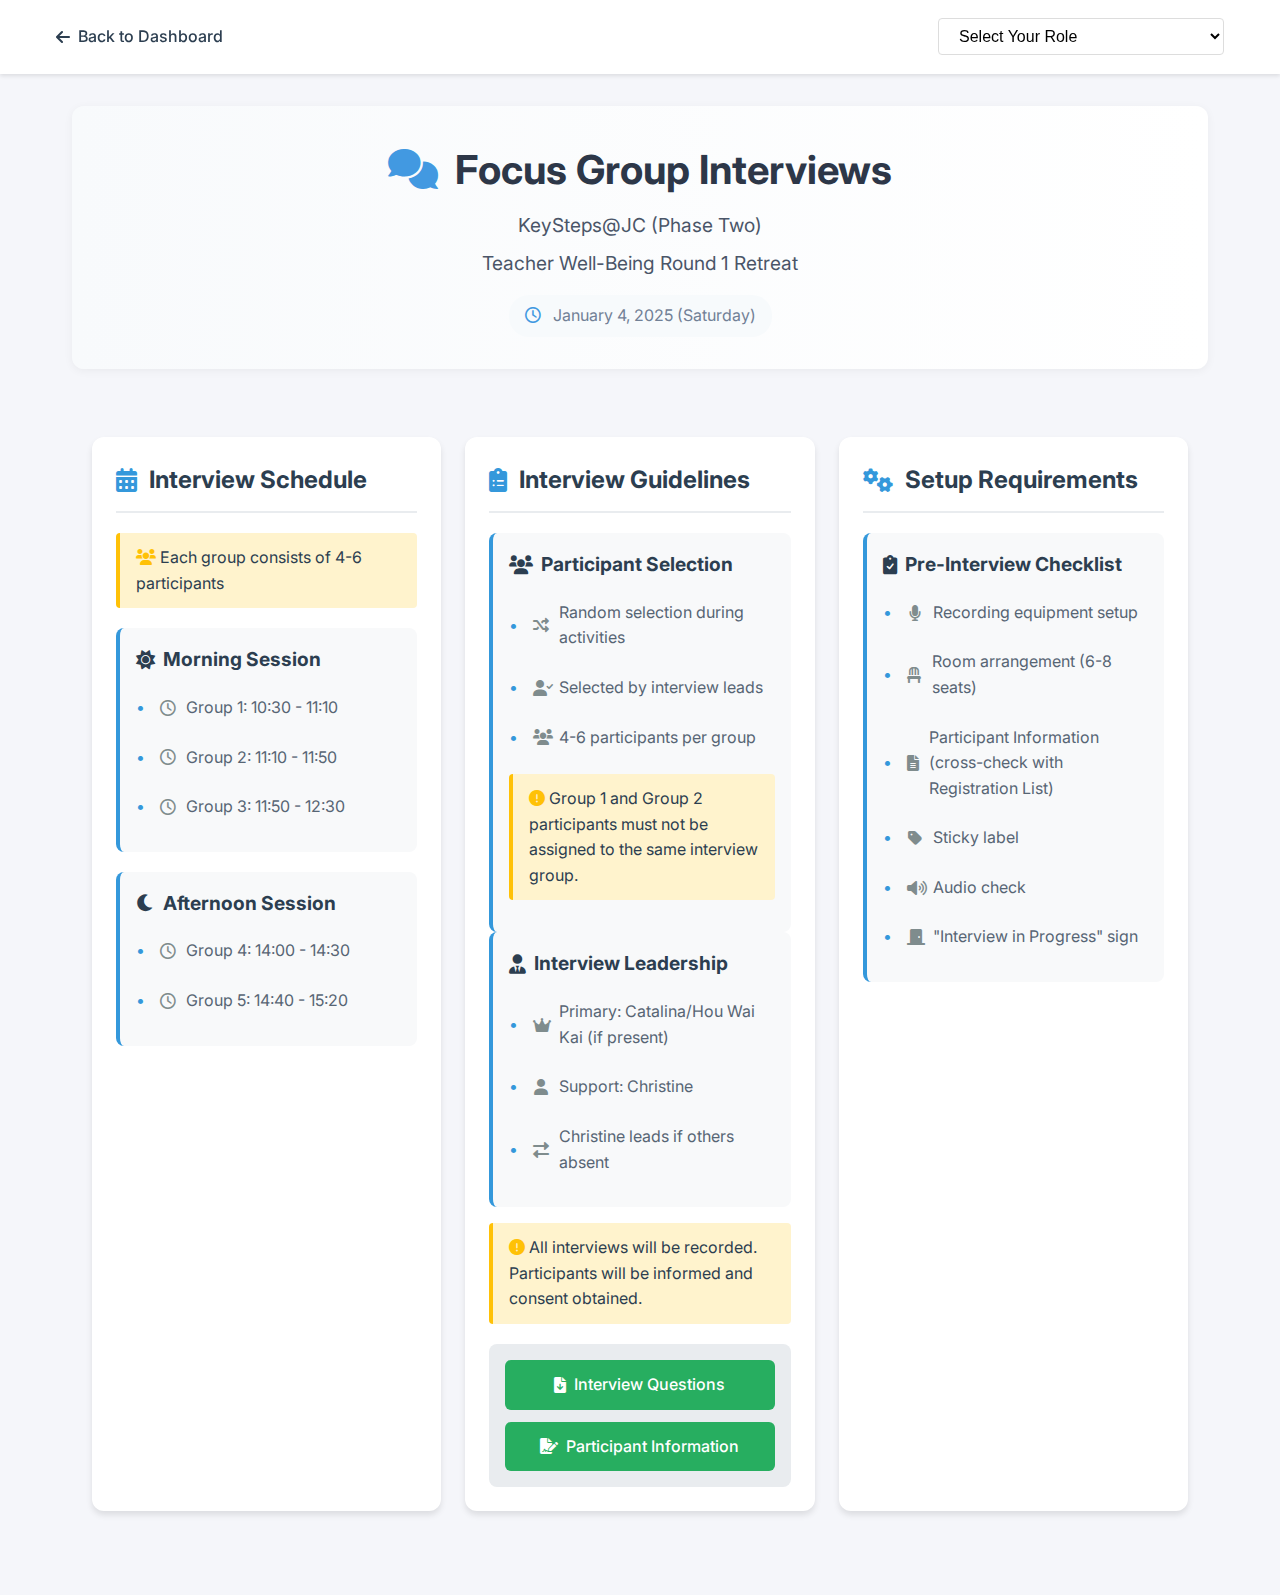
==== commit 76a3c0b3: "Updated interview documentation" ====
--- a/pages/interviews.html
+++ b/pages/interviews.html
@@ -226,6 +226,9 @@
                             <li><i class="fas fa-user-check"></i> Selected by interview leads</li>
                             <li><i class="fas fa-users"></i> 4-6 participants per group</li>
                         </ul>
+                        <div class="important-note">
+                            <i class="fas fa-exclamation-circle"></i> Group 1 and Group 2 participants must not be assigned to the same interview group.
+                        </div>
                     </div>
                     <div class="schedule-item">
                         <h3><i class="fas fa-user-tie"></i> Interview Leadership</h3>
@@ -240,17 +243,16 @@
                     </div>
                 </div>
                 <div class="download-section">
-                    <a href="https://uedhk.sharepoint.com/:w:/s/o365grp_KeyStepsJC/Ef9bs1qF0gxIqIDXUvlq9J4BEe7g3hGheA-MQAAxgqpyTA?e=eXOHgj" class="download-button primary">
+                    <a href="https://uedhk.sharepoint.com/:w:/s/o365grp_KeyStepsJC/EVfzxl98VUdDis9IZdjjXf0Bv3Lf1MZH67BPNOstnzWGDQ?e=ePDBEa" class="download-button primary">
                         <span class="label">
                             <i class="fas fa-file-download"></i>
                             Interview Questions
                         </span>
                     </a>
-                    <a href="#" class="download-button secondary" onclick="return false;">
+                    <a href="https://uedhk.sharepoint.com/:x:/s/o365grp_KeyStepsJC/EerUXUozMcVFlZ8pHSJNcGwBue_T0xnhAzJfeBkGoGi6Ug?e=hPH9N9&nav=MTVfezkxNzc1NkNELUUyRTktNEQ5MS04MDM5LTUxOEE3QzI4Q0YyNX0" class="download-button primary">
                         <span class="label">
                             <i class="fas fa-file-signature"></i>
-                            Interview Consent Form
-                            <span class="coming-soon">(Coming Soon)</span>
+                            Participant Information
                         </span>
                     </a>
                 </div>
@@ -263,7 +265,8 @@
                     <ul>
                         <li><i class="fas fa-microphone"></i> Recording equipment setup</li>
                         <li><i class="fas fa-chair"></i> Room arrangement (6-8 seats)</li>
-                        <li><i class="fas fa-file-alt"></i> Consent forms prepared</li>
+                        <li><i class="fas fa-file-alt"></i> Participant Information (cross-check with Registration List)</li>
+                        <li><i class="fas fa-tag"></i> Sticky label</li>
                         <li><i class="fas fa-volume-up"></i> Audio check</li>
                         <li><i class="fas fa-door-closed"></i> "Interview in Progress" sign</li>
                     </ul>
